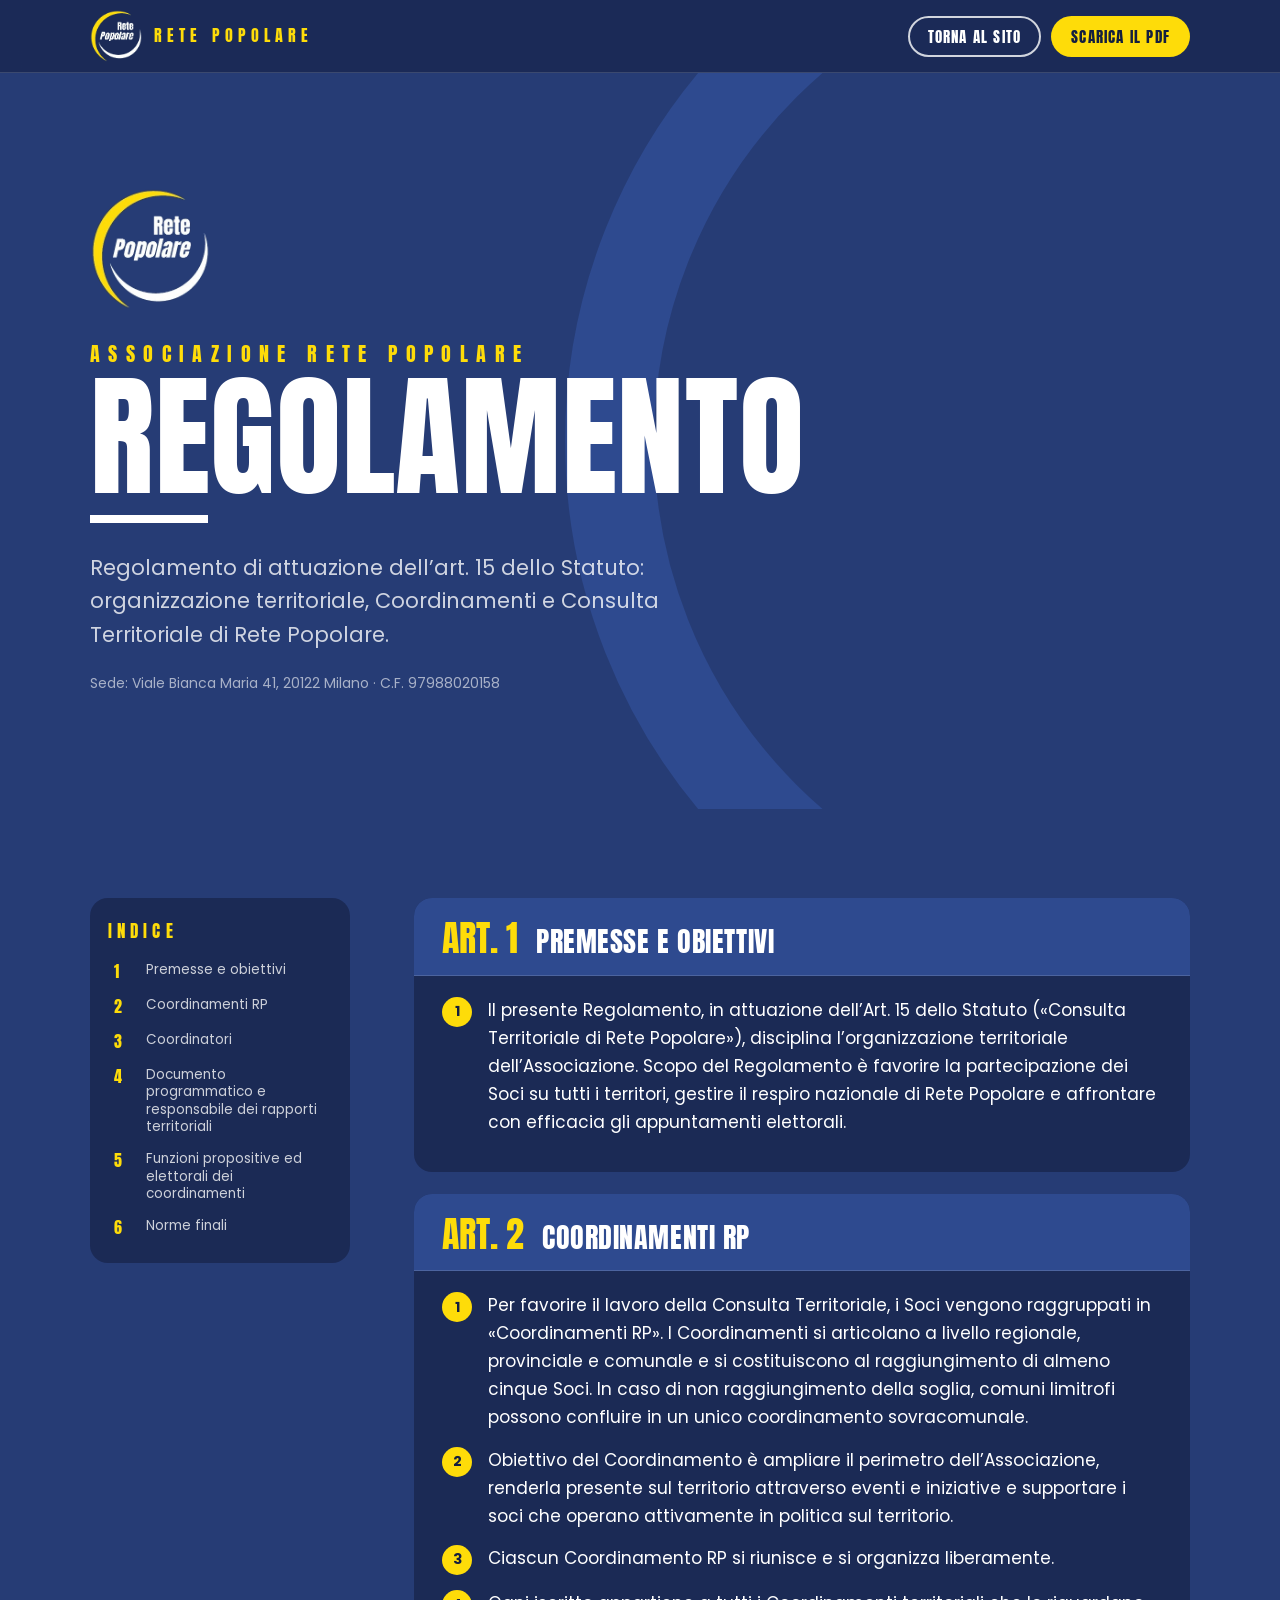
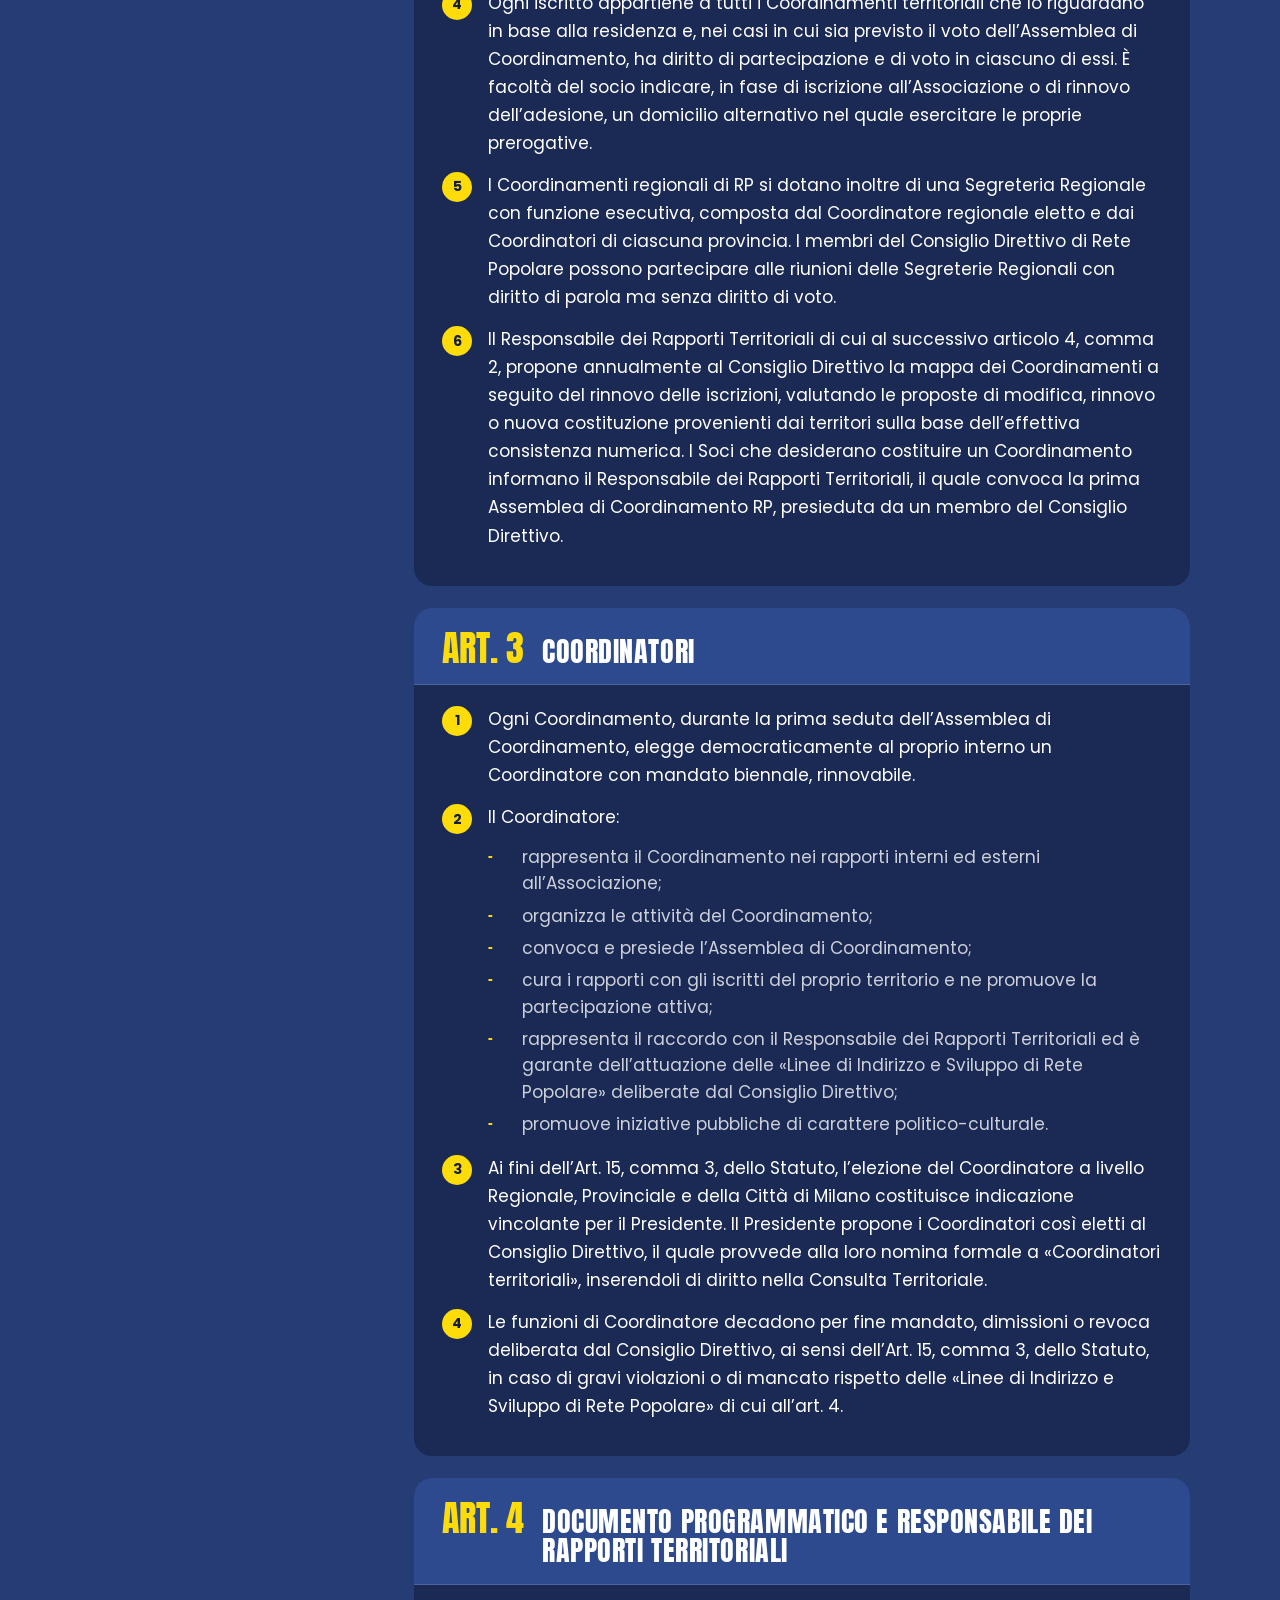
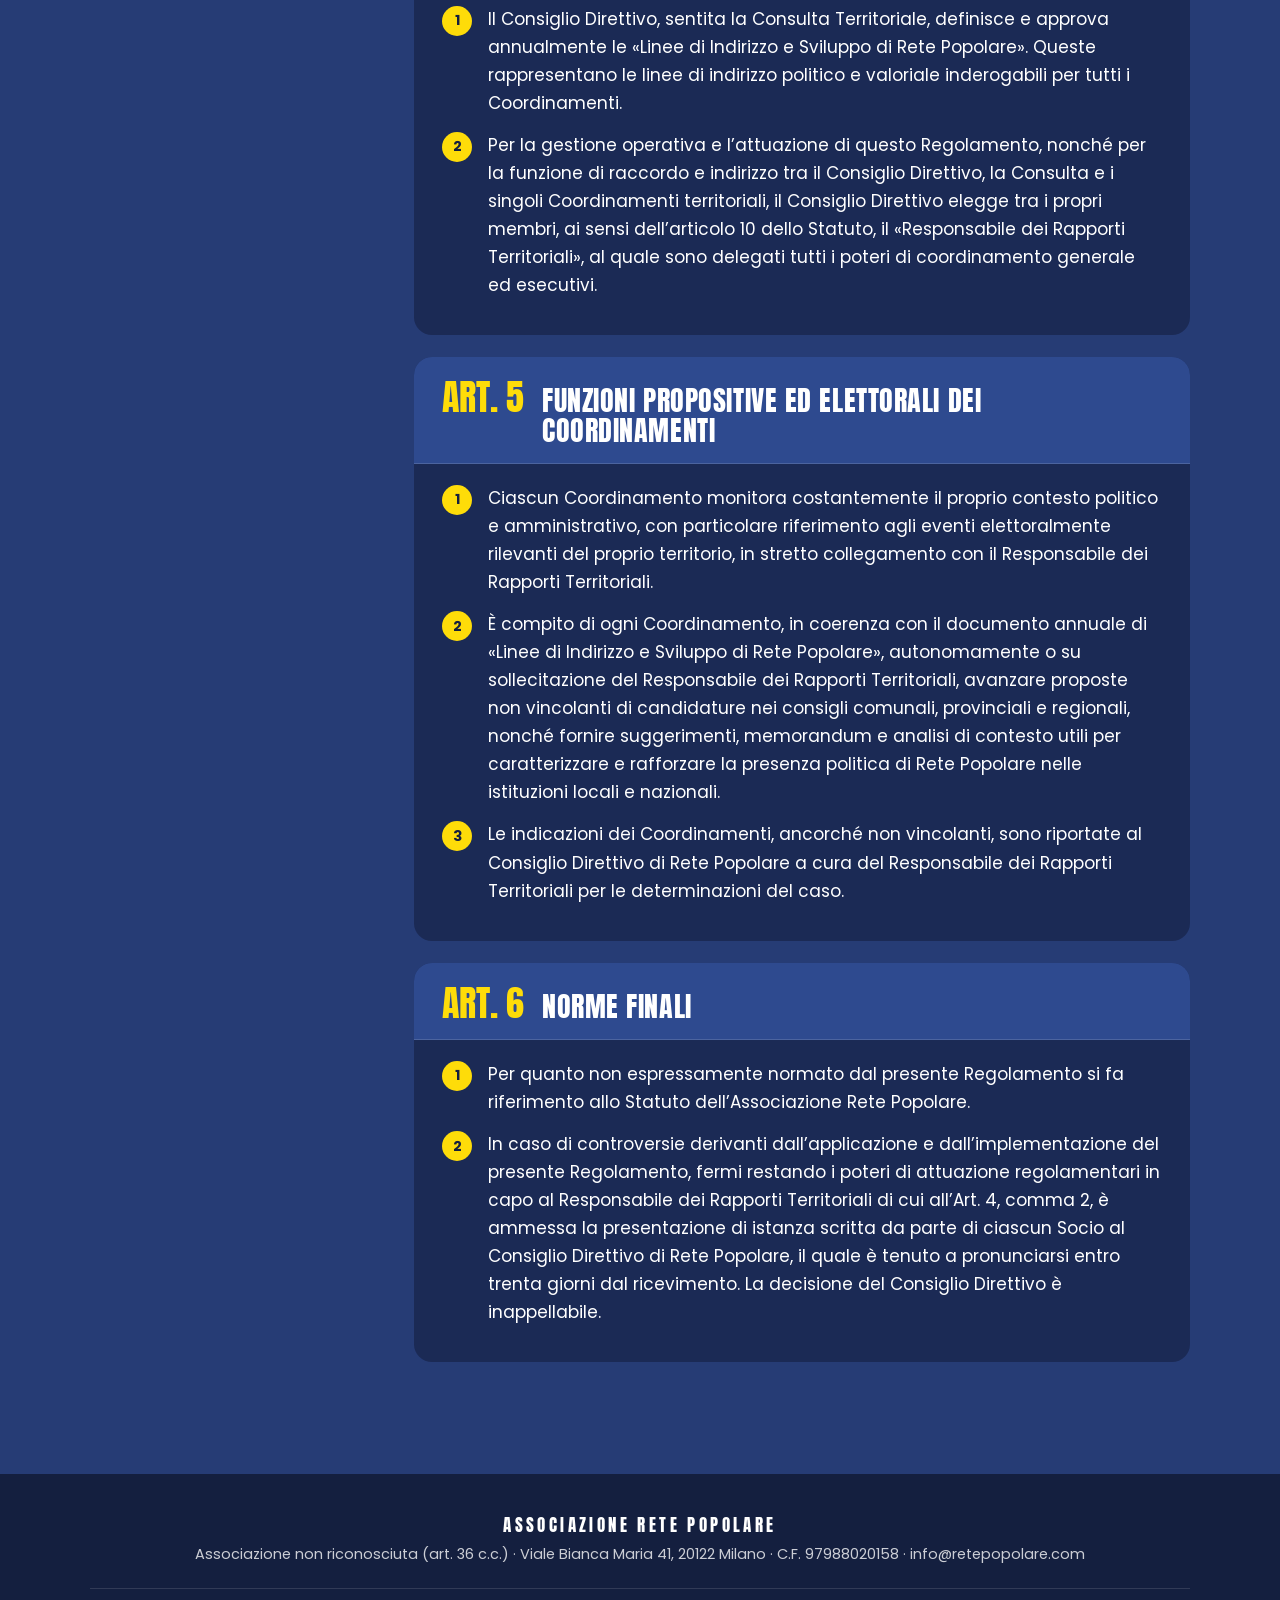
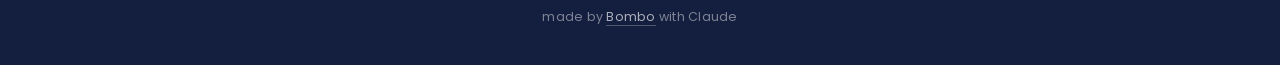
==== regolamento.html @ cf58cb5b "Regolamento dei Coordinamenti in versione grafica, come lo Statuto Co-Authored-By: Claude Opus 5.5 <" ====
<!DOCTYPE html>
<html lang="it">
<head>
<meta charset="utf-8">
<meta name="viewport" content="width=device-width, initial-scale=1">
<title>Regolamento dei Coordinamenti — Rete Popolare</title>
<meta name="description" content="Regolamento di attuazione dell'art. 15 dello Statuto di Rete Popolare: organizzazione territoriale, Coordinamenti e Consulta.">
<link rel="icon" type="image/png" href="assets/img/logo-rp.png">
<link rel="preconnect" href="https://fonts.googleapis.com">
<link rel="preconnect" href="https://fonts.gstatic.com" crossorigin>
<link rel="stylesheet" href="https://fonts.googleapis.com/css2?family=Anton&family=Poppins:ital,wght@0,400;0,500;0,600;0,700;1,400&display=swap">
<link rel="stylesheet" href="style.css">
<link rel="stylesheet" href="statuto.css">
</head>
<body class="st">
<header class="top">
  <div class="wrap top__in">
    <a class="brand" href="index.html" aria-label="Rete Popolare, torna al sito">
      <img src="assets/img/logo-rp.png" alt="" width="52" height="53">
      <span class="brand__name">Rete Popolare</span>
    </a>
    <nav class="st-nav" aria-label="Azioni">
      <a class="btn btn--ghost btn--sm" href="index.html#documenti">Torna al sito</a>
      <a class="btn btn--yellow btn--sm" href="documenti/Regolamento-Coordinamenti-Rete-Popolare.pdf">Scarica il PDF</a>
    </nav>
  </div>
</header>

<section class="st-cover">
  <div class="hero__arc" aria-hidden="true"></div>
  <div class="wrap st-cover__in">
    <img class="st-cover__logo" src="assets/img/logo-rp.png" alt="" width="180" height="182">
    <p class="eyebrow">Associazione Rete Popolare</p>
    <h1 class="display st-cover__t st-cover__t--long">Regolamento</h1>
    <span class="bar bar--white" aria-hidden="true"></span>
    <p class="st-cover__s">Regolamento di attuazione dell’art. 15 dello Statuto: organizzazione territoriale, Coordinamenti e Consulta Territoriale di Rete Popolare.</p>
    <p class="st-cover__meta">Sede: Viale Bianca Maria 41, 20122 Milano · C.F. 97988020158</p>
  </div>
</section>

<div class="wrap st-grid">
  <nav class="st-toc" aria-label="Indice degli articoli">
    <p class="st-toc__h">Indice</p>
    <ol>
<li><a href="#art-1"><b>1</b> Premesse e obiettivi</a></li>
<li><a href="#art-2"><b>2</b> Coordinamenti RP</a></li>
<li><a href="#art-3"><b>3</b> Coordinatori</a></li>
<li><a href="#art-4"><b>4</b> Documento programmatico e responsabile dei rapporti territoriali</a></li>
<li><a href="#art-5"><b>5</b> Funzioni propositive ed elettorali dei coordinamenti</a></li>
<li><a href="#art-6"><b>6</b> Norme finali</a></li>
    </ol>
  </nav>
  <main class="st-main" id="main">
<article class="art" id="art-1">
  <header class="art__h"><span class="art__n">Art. 1</span><h2>PREMESSE E OBIETTIVI</h2></header>
  <div class="art__b">
<p class="cm"><span class="cn">1</span><span>Il presente Regolamento, in attuazione dell’Art. 15 dello Statuto («Consulta Territoriale di Rete Popolare»), disciplina l’organizzazione territoriale dell’Associazione. Scopo del Regolamento è favorire la partecipazione dei Soci su tutti i territori, gestire il respiro nazionale di Rete Popolare e affrontare con efficacia gli appuntamenti elettorali.</span></p>
  </div>
</article>
<article class="art" id="art-2">
  <header class="art__h"><span class="art__n">Art. 2</span><h2>COORDINAMENTI RP</h2></header>
  <div class="art__b">
<p class="cm"><span class="cn">1</span><span>Per favorire il lavoro della Consulta Territoriale, i Soci vengono raggruppati in «Coordinamenti RP». I Coordinamenti si articolano a livello regionale, provinciale e comunale e si costituiscono al raggiungimento di almeno cinque Soci. In caso di non raggiungimento della soglia, comuni limitrofi possono confluire in un unico coordinamento sovracomunale.</span></p>
<p class="cm"><span class="cn">2</span><span>Obiettivo del Coordinamento è ampliare il perimetro dell’Associazione, renderla presente sul territorio attraverso eventi e iniziative e supportare i soci che operano attivamente in politica sul territorio.</span></p>
<p class="cm"><span class="cn">3</span><span>Ciascun Coordinamento RP si riunisce e si organizza liberamente.</span></p>
<p class="cm"><span class="cn">4</span><span>Ogni iscritto appartiene a tutti i Coordinamenti territoriali che lo riguardano in base alla residenza e, nei casi in cui sia previsto il voto dell’Assemblea di Coordinamento, ha diritto di partecipazione e di voto in ciascuno di essi. È facoltà del socio indicare, in fase di iscrizione all’Associazione o di rinnovo dell’adesione, un domicilio alternativo nel quale esercitare le proprie prerogative.</span></p>
<p class="cm"><span class="cn">5</span><span>I Coordinamenti regionali di RP si dotano inoltre di una Segreteria Regionale con funzione esecutiva, composta dal Coordinatore regionale eletto e dai Coordinatori di ciascuna provincia. I membri del Consiglio Direttivo di Rete Popolare possono partecipare alle riunioni delle Segreterie Regionali con diritto di parola ma senza diritto di voto.</span></p>
<p class="cm"><span class="cn">6</span><span>Il Responsabile dei Rapporti Territoriali di cui al successivo articolo 4, comma 2, propone annualmente al Consiglio Direttivo la mappa dei Coordinamenti a seguito del rinnovo delle iscrizioni, valutando le proposte di modifica, rinnovo o nuova costituzione provenienti dai territori sulla base dell’effettiva consistenza numerica. I Soci che desiderano costituire un Coordinamento informano il Responsabile dei Rapporti Territoriali, il quale convoca la prima Assemblea di Coordinamento RP, presieduta da un membro del Consiglio Direttivo.</span></p>
  </div>
</article>
<article class="art" id="art-3">
  <header class="art__h"><span class="art__n">Art. 3</span><h2>COORDINATORI</h2></header>
  <div class="art__b">
<p class="cm"><span class="cn">1</span><span>Ogni Coordinamento, durante la prima seduta dell’Assemblea di Coordinamento, elegge democraticamente al proprio interno un Coordinatore con mandato biennale, rinnovabile.</span></p>
<p class="cm"><span class="cn">2</span><span>Il Coordinatore:</span></p>
<ul class="lett lett--dash">
<li><span class="lt">–</span><span>rappresenta il Coordinamento nei rapporti interni ed esterni all’Associazione;</span></li>
<li><span class="lt">–</span><span>organizza le attività del Coordinamento;</span></li>
<li><span class="lt">–</span><span>convoca e presiede l’Assemblea di Coordinamento;</span></li>
<li><span class="lt">–</span><span>cura i rapporti con gli iscritti del proprio territorio e ne promuove la partecipazione attiva;</span></li>
<li><span class="lt">–</span><span>rappresenta il raccordo con il Responsabile dei Rapporti Territoriali ed è garante dell’attuazione delle «Linee di Indirizzo e Sviluppo di Rete Popolare» deliberate dal Consiglio Direttivo;</span></li>
<li><span class="lt">–</span><span>promuove iniziative pubbliche di carattere politico-culturale.</span></li>
</ul>
<p class="cm"><span class="cn">3</span><span>Ai fini dell’Art. 15, comma 3, dello Statuto, l’elezione del Coordinatore a livello Regionale, Provinciale e della Città di Milano costituisce indicazione vincolante per il Presidente. Il Presidente propone i Coordinatori così eletti al Consiglio Direttivo, il quale provvede alla loro nomina formale a «Coordinatori territoriali», inserendoli di diritto nella Consulta Territoriale.</span></p>
<p class="cm"><span class="cn">4</span><span>Le funzioni di Coordinatore decadono per fine mandato, dimissioni o revoca deliberata dal Consiglio Direttivo, ai sensi dell’Art. 15, comma 3, dello Statuto, in caso di gravi violazioni o di mancato rispetto delle «Linee di Indirizzo e Sviluppo di Rete Popolare» di cui all’art. 4.</span></p>
  </div>
</article>
<article class="art" id="art-4">
  <header class="art__h"><span class="art__n">Art. 4</span><h2>DOCUMENTO PROGRAMMATICO E RESPONSABILE DEI RAPPORTI TERRITORIALI</h2></header>
  <div class="art__b">
<p class="cm"><span class="cn">1</span><span>Il Consiglio Direttivo, sentita la Consulta Territoriale, definisce e approva annualmente le «Linee di Indirizzo e Sviluppo di Rete Popolare». Queste rappresentano le linee di indirizzo politico e valoriale inderogabili per tutti i Coordinamenti.</span></p>
<p class="cm"><span class="cn">2</span><span>Per la gestione operativa e l’attuazione di questo Regolamento, nonché per la funzione di raccordo e indirizzo tra il Consiglio Direttivo, la Consulta e i singoli Coordinamenti territoriali, il Consiglio Direttivo elegge tra i propri membri, ai sensi dell’articolo 10 dello Statuto, il «Responsabile dei Rapporti Territoriali», al quale sono delegati tutti i poteri di coordinamento generale ed esecutivi.</span></p>
  </div>
</article>
<article class="art" id="art-5">
  <header class="art__h"><span class="art__n">Art. 5</span><h2>FUNZIONI PROPOSITIVE ED ELETTORALI DEI COORDINAMENTI</h2></header>
  <div class="art__b">
<p class="cm"><span class="cn">1</span><span>Ciascun Coordinamento monitora costantemente il proprio contesto politico e amministrativo, con particolare riferimento agli eventi elettoralmente rilevanti del proprio territorio, in stretto collegamento con il Responsabile dei Rapporti Territoriali.</span></p>
<p class="cm"><span class="cn">2</span><span>È compito di ogni Coordinamento, in coerenza con il documento annuale di «Linee di Indirizzo e Sviluppo di Rete Popolare», autonomamente o su sollecitazione del Responsabile dei Rapporti Territoriali, avanzare proposte non vincolanti di candidature nei consigli comunali, provinciali e regionali, nonché fornire suggerimenti, memorandum e analisi di contesto utili per caratterizzare e rafforzare la presenza politica di Rete Popolare nelle istituzioni locali e nazionali.</span></p>
<p class="cm"><span class="cn">3</span><span>Le indicazioni dei Coordinamenti, ancorché non vincolanti, sono riportate al Consiglio Direttivo di Rete Popolare a cura del Responsabile dei Rapporti Territoriali per le determinazioni del caso.</span></p>
  </div>
</article>
<article class="art" id="art-6">
  <header class="art__h"><span class="art__n">Art. 6</span><h2>NORME FINALI</h2></header>
  <div class="art__b">
<p class="cm"><span class="cn">1</span><span>Per quanto non espressamente normato dal presente Regolamento si fa riferimento allo Statuto dell’Associazione Rete Popolare.</span></p>
<p class="cm"><span class="cn">2</span><span>In caso di controversie derivanti dall’applicazione e dall’implementazione del presente Regolamento, fermi restando i poteri di attuazione regolamentari in capo al Responsabile dei Rapporti Territoriali di cui all’Art. 4, comma 2, è ammessa la presentazione di istanza scritta da parte di ciascun Socio al Consiglio Direttivo di Rete Popolare, il quale è tenuto a pronunciarsi entro trenta giorni dal ricevimento. La decisione del Consiglio Direttivo è inappellabile.</span></p>
  </div>
</article>
  </main>
</div>

<footer class="foot st-foot">
  <div class="wrap">
    <p class="foot__name">Associazione Rete Popolare</p>
    <p>Associazione non riconosciuta (art. 36 c.c.) · Viale Bianca Maria 41, 20122 Milano · C.F. 97988020158 · info@retepopolare.com</p>
    <p class="foot__sign">made by <a href="https://www.massimilianobombonati.it/" target="_blank" rel="noopener">Bombo</a> with Claude</p>
  </div>
</footer>
</body>
</html>
---- style.css ----
/* Rete Popolare — foglio di stile
   Palette e caratteri ripresi dalle grafiche ufficiali: blu #263C75, giallo #FEDC09,
   titoli in Anton (maiuscolo condensato), testo in Poppins. */
:root{
  --navy:#263C75; --navy-2:#2E4A8F; --navy-3:#33519C; --deep:#1B2A55; --ink:#141F3F;
  --yellow:#FEDC09; --white:#fff; --soft:rgba(255,255,255,.78); --mute:rgba(255,255,255,.6);
  --line:rgba(255,255,255,.14);
  --display:'Anton', 'Impact', 'Arial Narrow', sans-serif;
  --body:'Poppins', 'Helvetica Neue', Arial, sans-serif;
  --r:18px; --wrap:1180px;
}
*{box-sizing:border-box}
html{scroll-behavior:smooth;scroll-padding-top:84px}
@media (prefers-reduced-motion:reduce){html{scroll-behavior:auto}*{transition:none!important;animation:none!important}}
body{margin:0;background:var(--navy);color:var(--white);font-family:var(--body);font-size:17px;line-height:1.6;-webkit-font-smoothing:antialiased}
img{max-width:100%;display:block}
a{color:inherit}
:focus-visible{outline:3px solid var(--yellow);outline-offset:3px}
.wrap{max-width:var(--wrap);margin:0 auto;padding-inline:clamp(18px,4vw,40px)}
.skip{position:absolute;left:-9999px;top:8px;z-index:100;background:var(--yellow);color:var(--ink);padding:8px 14px;border-radius:99px;font-weight:600}
.skip:focus{left:12px}
mark{background:none;color:var(--yellow);font-weight:600}
.y{color:var(--yellow)}
.mt,.title.mt{margin-top:clamp(56px,8vw,96px)}
.small{font-size:13px;color:var(--mute)}
.note{color:var(--soft);font-size:15px;margin-top:28px}
.note a{color:var(--yellow)}

/* ---------- tipografia ---------- */
.eyebrow{font-family:var(--display);color:var(--yellow);text-transform:uppercase;letter-spacing:.42em;font-size:clamp(14px,1.6vw,20px);margin:0 0 6px}
.display,.title{font-family:var(--display);font-weight:400;text-transform:uppercase;line-height:.98;margin:0;letter-spacing:.005em}
.display span{display:block}
.title{font-size:clamp(38px,5.2vw,64px);color:var(--yellow)}
.title--xl{font-size:clamp(44px,7vw,92px);color:var(--white)}
.title--xl.y{color:var(--yellow)}
.bar{display:block;width:118px;height:8px;background:var(--yellow);margin:18px 0 28px}
.bar--white{background:var(--white)}
.lead{font-size:clamp(18px,1.9vw,22px);line-height:1.5}
.narrow{max-width:760px}
p{margin:0 0 1em}

/* ---------- bottoni ---------- */
.btn{display:inline-flex;align-items:center;justify-content:center;gap:8px;font-family:var(--display);text-transform:uppercase;letter-spacing:.08em;font-size:18px;line-height:1;padding:16px 26px;border-radius:999px;text-decoration:none;border:2px solid transparent;cursor:pointer;transition:transform .15s, background .15s, color .15s}
.btn:hover{transform:translateY(-2px)}
.btn--yellow{background:var(--yellow);color:var(--ink)}
.btn--white{background:var(--white);color:var(--ink)}
.btn--ghost{border-color:rgba(255,255,255,.8);color:var(--white);background:transparent}
.btn--ghost:hover{background:var(--white);color:var(--ink)}
.btn--sm{font-size:15px;padding:11px 18px}
.row-btn{display:flex;flex-wrap:wrap;gap:12px;margin-top:22px}
.link{color:var(--yellow);font-weight:600;text-underline-offset:4px}
.pill{display:inline-block;background:var(--white);color:var(--ink);font-family:var(--display);text-transform:uppercase;letter-spacing:.08em;border-radius:999px;padding:7px 16px;font-size:14px;line-height:1}

/* ---------- testata ---------- */
.top{position:sticky;top:0;z-index:50;background:rgba(27,42,85,.92);backdrop-filter:blur(10px);-webkit-backdrop-filter:blur(10px);border-bottom:1px solid var(--line)}
.top__in{display:flex;align-items:center;justify-content:space-between;height:72px}
.brand{display:flex;align-items:center;gap:12px;text-decoration:none}
.brand img{width:52px;height:auto}
.brand__name{font-family:var(--display);text-transform:uppercase;letter-spacing:.32em;font-size:16px;color:var(--yellow)}
.nav{display:flex;align-items:center;gap:26px}
.nav a{text-decoration:none;font-weight:500;font-size:15px}
.nav a:not(.btn):hover{color:var(--yellow)}
.burger{display:none;background:none;border:0;width:44px;height:44px;padding:10px;cursor:pointer}
.burger span{display:block;height:3px;background:var(--white);border-radius:2px;margin:5px 0;transition:transform .2s,opacity .2s}
@media (max-width:980px){
  .burger{display:block}
  .nav{position:fixed;inset:72px 0 auto 0;background:var(--deep);flex-direction:column;align-items:stretch;gap:0;padding:8px 20px 22px;border-bottom:1px solid var(--line);transform:translateY(-130%);transition:transform .25s}
  .nav.open{transform:none}
  .nav a{padding:14px 4px;border-bottom:1px solid var(--line);font-size:17px}
  .nav .btn{margin-top:14px;border:0}
  .burger[aria-expanded="true"] span:nth-child(1){transform:translateY(8px) rotate(45deg)}
  .burger[aria-expanded="true"] span:nth-child(2){opacity:0}
  .burger[aria-expanded="true"] span:nth-child(3){transform:translateY(-8px) rotate(-45deg)}
  .brand__name{display:none}
}

/* ---------- hero ---------- */
.hero{position:relative;overflow:hidden;background:var(--navy);padding:clamp(70px,11vw,150px) 0 clamp(60px,8vw,110px)}
.hero__arc{position:absolute;width:min(1150px,130vw);aspect-ratio:1;border-radius:50%;border:clamp(46px,7vw,92px) solid var(--navy-2);right:-34%;top:50%;transform:translateY(-50%);clip-path:inset(0 50% 0 0);pointer-events:none}
.hero__in{position:relative}
.hero .display{font-size:clamp(44px,6.6vw,96px)}
.hero .eyebrow{font-size:clamp(16px,2vw,26px)}
.hero__lead{max-width:640px;font-size:clamp(17px,1.8vw,21px);color:var(--soft)}
.hero__cta{display:flex;flex-wrap:wrap;gap:14px;margin-top:30px}
.hero__stats{display:flex;flex-wrap:wrap;gap:16px 44px;margin:54px 0 0}
.hero__stats div{display:flex;flex-direction:column-reverse}
.hero__stats dt{font-size:13px;letter-spacing:.06em;text-transform:uppercase;color:var(--mute)}
.hero__stats dd{margin:0;font-family:var(--display);font-size:clamp(40px,5vw,60px);line-height:1;color:var(--yellow)}

/* ---------- sezioni ---------- */
.sec{padding:clamp(70px,9vw,120px) 0}
.sec--deep{background:var(--deep)}
.split{display:grid;grid-template-columns:repeat(2,minmax(0,1fr));gap:clamp(40px,6vw,90px);align-items:start}
.split--media{align-items:center}
@media (max-width:860px){.split{grid-template-columns:minmax(0,1fr)}}
.pillars{list-style:none;margin:0;padding:0;display:grid;gap:26px}
.pillars li{position:relative;padding-left:34px}
.pillars li::before{content:"";position:absolute;left:0;top:.45em;width:16px;height:16px;border-radius:50%;background:var(--yellow)}
.pillars h3{font-size:21px;line-height:1.3;margin:0 0 8px;font-weight:700}
.pillars p{margin:0;color:var(--soft)}

/* ---------- schede direttivo/staff ---------- */
.cards{display:grid;grid-template-columns:repeat(3,minmax(0,1fr));gap:24px;margin-top:34px;max-width:1040px}
@media (max-width:900px){.cards{grid-template-columns:repeat(2,minmax(0,1fr))}}
.card{margin:0;border-radius:var(--r);overflow:hidden;background:var(--navy);box-shadow:0 20px 40px -24px rgba(0,0,0,.6);transition:transform .2s}
.card:hover{transform:translateY(-4px)}
.card img{width:100%;height:auto;aspect-ratio:4/5;object-fit:cover}
@media (max-width:560px){.cards{grid-template-columns:repeat(2,minmax(0,1fr));gap:12px}.card{border-radius:12px}}

/* ---------- territori ---------- */
.terr{display:grid;grid-template-columns:minmax(0,1.45fr) minmax(0,1fr);gap:26px;margin-top:34px;align-items:start}
@media (max-width:900px){.terr{grid-template-columns:minmax(0,1fr)}}
.mapbox{position:relative;background:var(--deep);border-radius:var(--r);overflow:hidden;border:1px solid var(--line)}
.mapbar{display:flex;flex-wrap:wrap;justify-content:space-between;align-items:center;gap:12px;padding:12px 14px;border-bottom:1px solid var(--line)}
.seg{display:inline-flex;border:1px solid rgba(255,255,255,.35);border-radius:99px;overflow:hidden}
.seg button{font:inherit;font-family:var(--display);text-transform:uppercase;letter-spacing:.1em;font-size:14px;background:transparent;color:var(--white);border:0;padding:8px 16px;cursor:pointer}
.seg button[aria-pressed="true"]{background:var(--yellow);color:var(--ink)}
.legend{display:flex;flex-wrap:wrap;gap:6px 14px;font-size:12.5px;color:var(--soft)}
.lg{display:inline-block;width:13px;height:13px;border-radius:3px;vertical-align:-2px;margin-right:6px}
.lg--r{background:var(--yellow)} .lg--p{background:var(--white)}
.lg--c{border-radius:50%;background:var(--yellow);box-shadow:0 0 0 2px var(--deep),0 0 0 3.5px var(--white);width:10px;height:10px;vertical-align:0}
.lg--h{background:repeating-linear-gradient(45deg,var(--yellow) 0 2px,var(--navy-2) 2px 5px)}
#map{display:block;width:100%;height:auto;touch-action:manipulation}
#map .land{fill:var(--navy-2);stroke:var(--deep);stroke-width:.6}
#map .regline{fill:none;stroke:var(--deep);stroke-width:1.2;pointer-events:none}
#map .pt-bg{fill:var(--navy-2)} #map .pt-r{fill:var(--yellow)} #map .pt-p{fill:var(--white)}
#map .f{cursor:pointer;transition:filter .15s,opacity .15s}
#map .f.R{fill:var(--yellow);stroke:var(--deep);stroke-width:.8}
#map .f.P{fill:var(--white);stroke:var(--deep);stroke-width:.8}
#map .f.R.h{fill:url(#hR)} #map .f.P.h{fill:url(#hP)}
#map .f:hover,#map .f.hl{filter:brightness(1.12) drop-shadow(0 0 6px rgba(254,220,9,.55));stroke:var(--white);stroke-width:2}
#map .dot{fill:var(--yellow);stroke:var(--deep);cursor:pointer}
#map .dot.h{fill:var(--deep);stroke:var(--yellow)}
#map .dot:hover,#map .dot.hl{stroke:var(--white)}
#map .lab{font-family:var(--display);letter-spacing:.04em;fill:var(--white);paint-order:stroke;stroke:var(--deep);stroke-linejoin:round;pointer-events:none;text-transform:uppercase}
#vp{transition:transform .5s ease}
.tip{position:absolute;pointer-events:none;background:var(--white);color:var(--ink);border-radius:12px;padding:10px 12px;font-size:13.5px;line-height:1.35;max-width:240px;box-shadow:0 10px 30px rgba(0,0,0,.35);z-index:2}
.tip b{display:block;font-family:var(--display);text-transform:uppercase;letter-spacing:.04em;font-weight:400;font-size:17px}
.tip em{display:block;font-style:normal;color:#5b6587;font-size:12px;margin-top:4px}
.reg{background:var(--deep);border:1px solid var(--line);border-radius:var(--r);padding:8px 0;max-height:760px;overflow:auto}
.reg h3{font-family:var(--display);font-weight:400;text-transform:uppercase;letter-spacing:.24em;color:var(--yellow);font-size:15px;margin:16px 18px 6px}
.reg button{all:unset;box-sizing:border-box;display:grid;grid-template-columns:minmax(0,1fr) auto;align-items:center;gap:2px 10px;width:100%;padding:10px 18px;cursor:pointer;border-left:4px solid transparent}
.reg button:hover,.reg button:focus-visible,.reg button.hl{background:rgba(255,255,255,.06);border-left-color:var(--yellow)}
.reg .n{font-weight:600}
.reg .c{grid-column:1/-1;font-size:14px;color:var(--soft)}
.reg .s{font-size:11px;font-weight:600;letter-spacing:.05em;text-transform:uppercase;border-radius:99px;padding:3px 9px;border:1px solid currentColor}
.reg .s.eletto{color:var(--yellow)} .reg .s.convocata,.reg .s.costituzione{color:var(--mute)}
.callout{display:flex;flex-wrap:wrap;gap:20px 40px;align-items:center;justify-content:space-between;margin-top:30px;padding:26px 30px;border-radius:var(--r);background:var(--navy-2)}
.callout h3{margin:0 0 6px;font-size:20px}
.callout p{margin:0;color:var(--soft);max-width:720px}

/* ---------- scheda Instagram (coordinatore) ---------- */
.ig{container-type:inline-size;position:relative;aspect-ratio:4/5;width:100%;background:linear-gradient(to bottom,var(--navy) 62%,var(--ink));border-radius:14px;overflow:hidden;color:var(--white)}
.ig__logo{position:absolute;left:4.6%;top:3.2%;width:11%}
.ig__eyebrow{position:absolute;top:5.4%;left:0;right:0;text-align:center;font-family:var(--display);color:var(--yellow);letter-spacing:.42em;font-size:5.2cqw;text-transform:uppercase;padding-left:.42em}
.ig__word{position:absolute;top:10.6%;left:0;right:0;text-align:center;font-family:var(--display);text-transform:uppercase;line-height:.9;font-size:var(--wordsize,15.4cqw);letter-spacing:-.005em}
.ig__face{position:absolute;left:50%;top:33%;transform:translateX(-50%);width:46%;aspect-ratio:1;border-radius:50%;background:var(--navy-3);border:1.2cqw solid var(--yellow);display:grid;place-items:center;overflow:hidden}
.ig__face img{width:100%;height:100%;object-fit:cover}
.ig__face span{font-family:var(--display);font-size:16cqw;color:var(--white);line-height:1}
.ig__face.logo{background:transparent;border:0}
.ig__face.logo img{object-fit:contain}
.ig__name{position:absolute;left:5.8%;bottom:9%;font-family:var(--display);text-transform:uppercase;line-height:.93;font-size:11.5cqw;max-width:62%}
.ig__name b{display:block;font-weight:400;color:var(--yellow)}
.ig__name.long{font-size:9cqw}
.ig__pill{position:absolute;right:5.4%;bottom:5%;background:var(--white);color:var(--ink);font-family:var(--display);text-transform:uppercase;letter-spacing:.08em;border-radius:99px;padding:1.8cqw 3.6cqw;font-size:3.4cqw;line-height:1;max-width:46%;text-align:center}

/* ---------- modale ---------- */
.modal{position:fixed;inset:0;z-index:80;display:grid;place-items:center;padding:18px}
.modal[hidden]{display:none}
.modal__back{position:absolute;inset:0;background:rgba(10,16,34,.78);backdrop-filter:blur(4px)}
.modal__box{position:relative;background:var(--deep);border:1px solid var(--line);border-radius:22px;width:min(880px,100%);max-height:calc(100vh - 36px);overflow:auto;padding:clamp(18px,3vw,30px);box-shadow:0 40px 80px rgba(0,0,0,.5)}
.modal__x{position:absolute;right:10px;top:8px;z-index:3;width:44px;height:44px;border-radius:50%;border:0;background:var(--white);color:var(--ink);font-size:28px;line-height:1;cursor:pointer}
.sheet{display:grid;grid-template-columns:minmax(0,.95fr) minmax(0,1fr);gap:28px;align-items:center}
@media (max-width:700px){.sheet{grid-template-columns:minmax(0,1fr)}.sheet .ig{max-width:420px;margin:0 auto}}
.sheet h2{font-family:var(--display);font-weight:400;text-transform:uppercase;font-size:clamp(34px,5vw,52px);line-height:1;margin:6px 0 12px}
.sheet dl{display:grid;grid-template-columns:auto 1fr;gap:6px 16px;margin:18px 0 22px;font-size:15px}
.sheet dt{color:var(--mute)} .sheet dd{margin:0}
.sheet .ev-poster{border-radius:14px;width:100%;height:auto}

/* ---------- eventi ---------- */
.evnext{display:grid;gap:26px;margin-top:34px}
.ev{display:grid;grid-template-columns:minmax(0,320px) minmax(0,1fr);gap:clamp(20px,4vw,44px);background:var(--navy);border-radius:var(--r);padding:clamp(16px,2.6vw,26px);align-items:center}
@media (max-width:760px){.ev{grid-template-columns:minmax(0,1fr)}}
.ev__img{border-radius:12px;overflow:hidden;background:var(--ink)}
.ev__img img{width:100%;height:auto}
.when{display:flex;flex-wrap:wrap;align-items:center;gap:10px 14px;margin:0 0 14px}
.when .d{background:var(--yellow);color:var(--ink);font-family:var(--display);text-transform:uppercase;letter-spacing:.06em;border-radius:99px;padding:7px 16px;font-size:16px;line-height:1}
.when .h{font-family:var(--display);font-size:24px;letter-spacing:.04em;line-height:1}
.ev h3{font-family:var(--display);font-weight:400;text-transform:uppercase;font-size:clamp(30px,4vw,48px);line-height:1;margin:0 0 10px}
.ev .tag,.tag{display:inline-block;font-family:var(--display);text-transform:uppercase;letter-spacing:.14em;color:var(--yellow);font-size:15px;margin-bottom:6px}
.ev .where{font-weight:600;margin:12px 0 6px}
.ev ul{margin:8px 0 0;padding-left:18px;color:var(--soft);font-size:15px}
.ev ul li{margin:3px 0}
.empty{background:var(--navy);border-radius:var(--r);padding:28px;color:var(--soft)}
.evhead{display:flex;flex-wrap:wrap;align-items:flex-end;justify-content:space-between;gap:16px}
.chips{display:flex;flex-wrap:wrap;gap:8px}
.chips button{font-family:var(--display);text-transform:uppercase;letter-spacing:.1em;font-size:15px;background:transparent;color:var(--white);border:1.5px solid rgba(255,255,255,.4);border-radius:99px;padding:8px 16px;cursor:pointer}
.chips button[aria-pressed="true"]{background:var(--white);color:var(--ink);border-color:var(--white)}
.evpast{display:grid;grid-template-columns:repeat(auto-fill,minmax(230px,1fr));gap:20px;margin-top:30px}
.pc{all:unset;box-sizing:border-box;cursor:pointer;display:flex;flex-direction:column;border-radius:16px;overflow:hidden;background:var(--navy);transition:transform .2s}
.pc:hover,.pc:focus-visible{transform:translateY(-4px)}
.pc:focus-visible{outline:3px solid var(--yellow)}
.pc__img{aspect-ratio:4/5;overflow:hidden;background:var(--ink)}
.pc__img img{width:100%;height:100%;object-fit:cover;object-position:top}
.pc__body{padding:14px 16px 18px}
.pc__date{font-size:13px;color:var(--yellow);font-weight:600;text-transform:uppercase;letter-spacing:.05em}
.pc__t{font-family:var(--display);text-transform:uppercase;font-size:22px;line-height:1.05;margin-top:4px}
.pc__p{font-size:13.5px;color:var(--mute);margin-top:6px}
/* locandina generata per gli eventi senza immagine */
.gen{container-type:inline-size;width:100%;height:100%;background:linear-gradient(to bottom,var(--navy) 60%,var(--ink));position:relative;padding:9% 8%;display:flex;flex-direction:column}
.gen img{width:17%!important;height:auto!important;object-fit:contain!important}
.gen .k{font-family:var(--display);text-transform:uppercase;letter-spacing:.3em;color:var(--yellow);font-size:5.4cqw;margin-top:9%}
.gen .t{font-family:var(--display);text-transform:uppercase;line-height:.95;font-size:12.5cqw;margin-top:3%}
.gen .t b{font-weight:400;color:var(--yellow)}
.gen .d{margin-top:auto;align-self:flex-start;background:var(--yellow);color:var(--ink);font-family:var(--display);text-transform:uppercase;border-radius:99px;padding:2.2cqw 4.4cqw;font-size:5cqw;letter-spacing:.05em}

/* ---------- entra in rete ---------- */
.join{display:grid;grid-template-columns:repeat(3,minmax(0,1fr));gap:22px}
@media (max-width:860px){.join{grid-template-columns:minmax(0,1fr)}}
.join__item{display:flex;align-items:center;gap:22px;text-decoration:none;background:var(--navy);border-radius:var(--r);padding:22px;transition:transform .2s,background .2s}
.join__item:hover{transform:translateY(-4px);background:var(--navy-2)}
.join__item img{width:116px;height:116px;border-radius:14px;background:#fff;padding:6px;flex:none}
.join__item b{display:block;font-family:var(--display);font-weight:400;text-transform:uppercase;color:var(--yellow);font-size:clamp(36px,4vw,52px);line-height:1}
.join__item small{display:block;font-family:var(--display);text-transform:uppercase;letter-spacing:.1em;font-size:18px;margin-top:6px}
@media (max-width:560px){.join__item img{display:none}}

/* ---------- documenti ---------- */
.docs{display:grid;grid-template-columns:1.3fr 1fr 1fr;gap:22px}
@media (max-width:980px){.docs{grid-template-columns:minmax(0,1fr)}}
.doc{background:var(--deep);border-radius:var(--r);padding:28px;border:1px solid var(--line)}
.doc--feature{background:var(--yellow);color:var(--ink);border:0}
.doc--feature .doc__kicker{color:var(--navy)}
.doc--feature .btn--yellow{background:var(--ink);color:var(--white)}
.doc--feature .btn--ghost{border-color:var(--ink);color:var(--ink)}
.doc--feature .btn--ghost:hover{background:var(--ink);color:var(--white)}
.doc__kicker{font-family:var(--display);text-transform:uppercase;letter-spacing:.24em;color:var(--yellow);font-size:14px;margin:0 0 8px}
.doc h3{font-family:var(--display);font-weight:400;text-transform:uppercase;font-size:clamp(28px,3vw,38px);line-height:1;margin:0 0 12px}
.doc p{color:inherit;opacity:.85}
.doclist{list-style:none;margin:14px 0 0;padding:0;display:grid;gap:8px}

/* ---------- contatti ---------- */
.addr{display:grid;grid-template-columns:auto 1fr;gap:6px 18px;margin:22px 0}
.addr dt{color:var(--mute)} .addr dd{margin:0}
.addr a{color:var(--yellow)}
.form{background:var(--navy);border-radius:var(--r);padding:clamp(20px,3vw,32px)}
.f{display:grid;gap:6px;margin-bottom:16px}
.f label{font-weight:600;font-size:14px}
.f label span{color:var(--yellow)}
.f input,.f textarea{font:inherit;font-size:16px;color:var(--ink);background:var(--white);border:2px solid transparent;border-radius:12px;padding:12px 14px;width:100%}
.f input:focus,.f textarea:focus{outline:none;border-color:var(--yellow)}
.f [aria-invalid="true"]{border-color:#ff8a8a}
.hp{position:absolute;left:-9999px}
.form__out{margin-top:14px;font-size:15px}
.form__out a{color:var(--yellow)}
.social{display:flex;gap:10px;flex-wrap:wrap}
.social a{width:46px;height:46px;border-radius:50%;display:grid;place-items:center;background:var(--white);color:var(--ink);transition:background .15s,transform .15s}
.social a:hover{background:var(--yellow);transform:translateY(-2px)}
.social svg{width:22px;height:22px}

/* ---------- piè di pagina ---------- */
.foot{background:var(--ink);padding:56px 0 30px;font-size:14.5px;color:var(--soft)}
.foot__in{display:grid;grid-template-columns:1.6fr 1fr auto;gap:30px;align-items:start}
@media (max-width:860px){.foot__in{grid-template-columns:minmax(0,1fr)}}
.foot__brand{display:flex;gap:18px;align-items:flex-start}
.foot__brand img{width:88px;height:auto;flex:none}
.foot__name{font-family:var(--display);text-transform:uppercase;letter-spacing:.2em;color:var(--white);font-size:17px;margin-bottom:6px}
.foot a{color:var(--white)}
.foot__nav{display:grid;grid-template-columns:repeat(2,auto);gap:8px 26px;justify-content:start}
.foot__nav a{text-decoration:none}
.foot__nav a:hover{color:var(--yellow)}
.foot__tag{text-align:center;color:var(--yellow);font-weight:600;margin:40px 0 0;padding:0 18px}

.poster{margin:0;justify-self:center;max-width:420px;width:100%}
.poster img{border-radius:var(--r);box-shadow:0 30px 60px -30px rgba(0,0,0,.7);width:100%;height:auto}
.foot .social a{color:var(--ink)}
.join__item b{font-size:clamp(30px,2.9vw,42px)}
.join__item img{width:96px;height:96px}
.join__item{gap:18px;padding:20px}

/* ---------- aggiunte: icone nei bottoni, schede cliccabili, video ---------- */
.btn svg{width:20px;height:20px;flex:none}
.card--link{display:block;position:relative}
.card__ig{position:absolute;right:12px;top:12px;width:38px;height:38px;border-radius:50%;background:var(--white);color:var(--ink);display:grid;place-items:center;opacity:0;transform:scale(.8);transition:opacity .2s,transform .2s}
.card__ig svg{width:20px;height:20px}
.card--link:hover .card__ig,.card--link:focus-visible .card__ig{opacity:1;transform:none}
.join{grid-template-columns:repeat(2,minmax(0,1fr))}
@media (max-width:760px){.join{grid-template-columns:minmax(0,1fr)}}
.vids{display:grid;grid-template-columns:repeat(3,minmax(0,1fr));gap:22px;margin-top:30px}
@media (max-width:900px){.vids{grid-template-columns:repeat(2,minmax(0,1fr))}}
@media (max-width:560px){.vids{grid-template-columns:minmax(0,1fr)}}
.vid{display:flex;flex-direction:column;text-decoration:none;background:var(--deep);border-radius:16px;overflow:hidden;transition:transform .2s}
.vid:hover{transform:translateY(-4px)}
.vid__img{position:relative;aspect-ratio:16/9;background:var(--navy-2) url(assets/img/logo-rp.png) center/22% no-repeat;display:block}
.vid__img img{width:100%;height:100%;object-fit:cover;position:relative}
.vid__play{position:absolute;left:50%;top:50%;width:56px;height:56px;margin:-28px 0 0 -28px;border-radius:50%;background:var(--yellow)}
.vid__play::after{content:"";position:absolute;left:22px;top:17px;border-left:17px solid var(--ink);border-top:11px solid transparent;border-bottom:11px solid transparent}
.vid__d{font-size:13px;color:var(--yellow);font-weight:600;text-transform:uppercase;letter-spacing:.05em;padding:14px 16px 0}
.vid__t{font-family:var(--display);text-transform:uppercase;font-size:21px;line-height:1.08;padding:4px 16px 18px}
.more{text-align:center;margin-top:26px}
.hero__cta .btn--ghost{gap:10px}
[hidden]{display:none!important}
.join__item{background:var(--deep)}
.join__item:hover{background:var(--navy-2)}

/* Foto: fasce a tutta larghezza e foto di Entra in Rete */
.band{position:relative;margin:0;height:clamp(240px,46vw,560px);overflow:hidden;background:var(--deep)}
.band img{width:100%;height:100%;object-fit:cover;display:block}
.band::after{content:"";position:absolute;inset:0;background:linear-gradient(180deg,rgba(20,31,63,.10) 40%,rgba(20,31,63,.65))}
.band figcaption{position:absolute;left:clamp(20px,5vw,64px);bottom:clamp(18px,3vw,36px);z-index:1}
.entra{display:grid;grid-template-columns:minmax(0,.9fr) minmax(0,1.1fr);gap:clamp(24px,4vw,48px);align-items:center;margin-top:30px}
.entra .join{margin-top:0}
.entra__foto{margin:0;border-radius:18px;overflow:hidden;aspect-ratio:4/3;background:var(--navy-2)}
.entra__foto img{width:100%;height:100%;object-fit:cover;display:block}
@media (max-width:860px){.entra{grid-template-columns:minmax(0,1fr)}}
.entra .join{gap:16px}
.entra .join__item{gap:14px;padding:18px}
.entra .join__item img{width:72px;height:72px;padding:4px;border-radius:10px}
.entra .join__item b{font-size:clamp(24px,2.1vw,32px)}
.entra .join__item small{font-size:14px}
@media (max-width:860px){.entra .join__item b{font-size:34px}.entra .join__item img{width:96px;height:96px}}

/* Il nostro giudizio */
.testi{display:grid;grid-template-columns:repeat(3,minmax(0,1fr));gap:22px;margin-top:34px}
.tx{display:flex;flex-direction:column;gap:12px;text-decoration:none;color:var(--white);background:var(--deep);border-radius:var(--r);padding:24px;border-top:4px solid var(--yellow);transition:transform .2s,background .2s}
.tx:hover{transform:translateY(-4px);background:var(--navy-2)}
.tx__top{display:flex;justify-content:space-between;align-items:center;gap:10px}
.tx__d{font-family:var(--display);text-transform:uppercase;letter-spacing:.08em;font-size:14px;color:var(--mute)}
.tx__t{font-family:var(--display);text-transform:uppercase;font-size:clamp(22px,2vw,27px);line-height:1.08}
.tx__by{color:var(--yellow);font-weight:600;font-size:14px}
.tx__s{color:var(--soft);font-size:15px;line-height:1.5}
.tx__cta{margin-top:auto;font-family:var(--display);text-transform:uppercase;letter-spacing:.06em;font-size:15px;color:var(--yellow)}
@media (max-width:980px){.testi{grid-template-columns:repeat(2,minmax(0,1fr))}}
@media (max-width:620px){.testi{grid-template-columns:minmax(0,1fr)}}
.tx .tag{background:var(--yellow);color:var(--ink);border-radius:99px;padding:6px 12px;font-size:13px;letter-spacing:.08em;margin:0;line-height:1}
.entra__foto{aspect-ratio:auto;height:100%;min-height:320px}
.nav a{white-space:nowrap}
@media (min-width:981px) and (max-width:1280px){.nav{gap:18px}.nav a{font-size:14px}}

/* In evidenza */
.spot{background:var(--yellow);color:var(--ink);padding:clamp(48px,6vw,80px) 0}
.spot__in{display:grid;grid-template-columns:minmax(0,1.3fr) minmax(0,.7fr);gap:clamp(28px,5vw,64px);align-items:center}
.spot__pill{display:inline-block;background:var(--navy);color:var(--yellow);font-family:var(--display);text-transform:uppercase;letter-spacing:.1em;border-radius:99px;padding:8px 18px;font-size:15px;line-height:1}
.spot__t{font-family:var(--display);font-weight:400;text-transform:uppercase;color:var(--navy);font-size:clamp(56px,8vw,112px);line-height:.92;margin:18px 0 16px}
.spot__p{font-size:clamp(17px,1.7vw,20px);font-weight:500;max-width:600px;margin:0 0 24px}
.btn--navy{background:var(--navy);color:var(--yellow);border-color:var(--navy)}
.btn--navy:hover{background:var(--ink);border-color:var(--ink)}
.btn--line-navy{background:transparent;color:var(--navy);border:2px solid var(--navy)}
.btn--line-navy:hover{background:var(--navy);color:var(--yellow)}
.spot__img{display:block;border-radius:18px;overflow:hidden;box-shadow:0 18px 40px rgba(20,31,63,.25);transform:rotate(2deg);transition:transform .2s;max-width:380px;justify-self:end}
.spot__img:hover{transform:rotate(0)}
.spot__img img{display:block;width:100%;height:auto}
@media (max-width:860px){.spot__in{grid-template-columns:minmax(0,1fr)}.spot__img{justify-self:start;max-width:300px}}
.spot__t{text-wrap:balance}
@media (max-width:860px){.spot__img{display:none}}

/* Firma in fondo al piè di pagina */
.foot__sign{margin:34px 0 0;padding-top:18px;border-top:1px solid rgba(255,255,255,.12);text-align:center;font-size:12.5px;letter-spacing:.02em;color:rgba(255,255,255,.45)}
.foot__sign a{color:rgba(255,255,255,.65);text-decoration:none;border-bottom:1px solid rgba(255,255,255,.25)}
.foot__sign a:hover{color:var(--yellow);border-color:var(--yellow)}
---- statuto.css ----
/* Statuto — versione grafica nello stile del sito (schermo) e del PDF (stampa) */
.st-nav{display:flex;gap:10px}
.st-cover{position:relative;overflow:hidden;background:var(--navy);padding:clamp(56px,9vw,120px) 0 clamp(56px,8vw,100px)}
.st-cover__in{position:relative}
.st-cover__logo{width:120px;height:auto;margin-bottom:28px}
.st-cover__t{font-size:clamp(84px,16vw,210px);line-height:.9}
.st-cover__s{max-width:640px;font-size:clamp(17px,1.9vw,21px);color:var(--soft)}
.st-cover__meta{font-size:14px;color:var(--mute)}
.st-grid{display:grid;grid-template-columns:260px minmax(0,1fr);gap:clamp(30px,5vw,70px);padding-block:clamp(50px,7vw,90px)}
@media (max-width:900px){.st-grid{grid-template-columns:minmax(0,1fr)}.st-toc{position:static!important}}
.st-toc{position:sticky;top:96px;align-self:start;max-height:calc(100vh - 120px);overflow:auto;background:var(--deep);border-radius:var(--r);padding:20px 18px}
.st-toc__h{font-family:var(--display);text-transform:uppercase;letter-spacing:.3em;color:var(--yellow);margin:0 0 10px}
.st-toc ol{list-style:none;margin:0;padding:0;display:grid;gap:2px}
.st-toc a{display:flex;gap:10px;text-decoration:none;font-size:13.5px;line-height:1.3;padding:6px 6px;border-radius:8px;color:var(--soft)}
.st-toc a:hover{background:rgba(255,255,255,.07);color:var(--white)}
.st-toc b{font-family:var(--display);font-weight:400;color:var(--yellow);min-width:22px;font-size:16px}
.art{background:var(--deep);border-radius:var(--r);margin-bottom:22px;overflow:hidden;scroll-margin-top:90px}
.art__h{display:flex;align-items:baseline;gap:18px;padding:22px 28px 18px;border-bottom:1px solid var(--line);background:var(--navy-2)}
.art__n{font-family:var(--display);text-transform:uppercase;color:var(--yellow);font-size:clamp(28px,3vw,36px);line-height:1;white-space:nowrap}
.art__h h2{font-family:var(--display);font-weight:400;text-transform:uppercase;font-size:clamp(20px,2.3vw,28px);line-height:1.05;margin:0;letter-spacing:.02em}
.art__b{padding:20px 28px 22px}
.cm{display:grid;grid-template-columns:34px minmax(0,1fr);gap:12px;margin:0 0 14px;line-height:1.65}
.cn{display:grid;place-items:center;width:30px;height:30px;border-radius:50%;background:var(--yellow);color:var(--ink);font-weight:700;font-size:14px;margin-top:1px}
.cm--cont .cn{background:none}
.lett{list-style:none;margin:-4px 0 16px 46px;padding:0;display:grid;gap:6px}
.lett li{display:grid;grid-template-columns:28px minmax(0,1fr);gap:6px;line-height:1.55;color:var(--soft)}
.lt{font-family:var(--display);color:var(--yellow);font-size:17px}
.st-foot{padding:34px 0;text-align:center}
.st-foot p{margin:4px 0}

/* ---------- stampa / PDF ---------- */
@page{size:A4;margin:16mm 16mm 18mm}
@page :first{margin:0}
@media print{
  html,body{background:#fff!important;color:var(--ink)}
  body{font-size:10.4pt;line-height:1.5}
  .top,.st-toc,.st-foot,.st-nav{display:none!important}
  .st-cover{height:297mm;width:210mm;padding:0;display:flex;align-items:center;-webkit-print-color-adjust:exact;print-color-adjust:exact;break-after:page;background:var(--navy)}
  .st-cover .hero__arc{display:none}
  .st-cover__logo{width:46mm}
  .st-cover__in{padding:0 22mm;color:#fff}
  .st-cover__t{font-size:150pt}
  .st-cover__s{color:rgba(255,255,255,.85);font-size:13pt}
  .st-cover__meta{color:rgba(255,255,255,.65);font-size:10pt}
  .st-grid{display:block;padding:0;max-width:none}
  .art{background:#fff;border:0;border-radius:0;margin:0 0 7mm;overflow:visible;break-inside:auto}
  .art__h{background:var(--navy);color:#fff;-webkit-print-color-adjust:exact;print-color-adjust:exact;border-radius:3mm;padding:3.2mm 5mm;break-after:avoid;border:0}
  .art__n{font-size:20pt} .art__h h2{font-size:14pt}
  .art__b{padding:4mm 1mm 0}
  .cm{grid-template-columns:8mm minmax(0,1fr);gap:3mm;margin-bottom:2.6mm;break-inside:avoid;color:var(--ink)}
  .cn{width:6.4mm;height:6.4mm;font-size:8.5pt;-webkit-print-color-adjust:exact;print-color-adjust:exact}
  .lett{margin:-1mm 0 3mm 11mm;gap:1.2mm}
  .lett li{color:var(--ink);break-inside:avoid}
  .lt{color:var(--navy);font-size:11pt}
}
.st-foot .foot__sign{margin-top:22px}
.st-cover__t--long{font-size:clamp(58px,10.5vw,150px)}
.lett--dash .lt{font-size:15px}
@media print{.st-cover__t--long{font-size:96pt}}
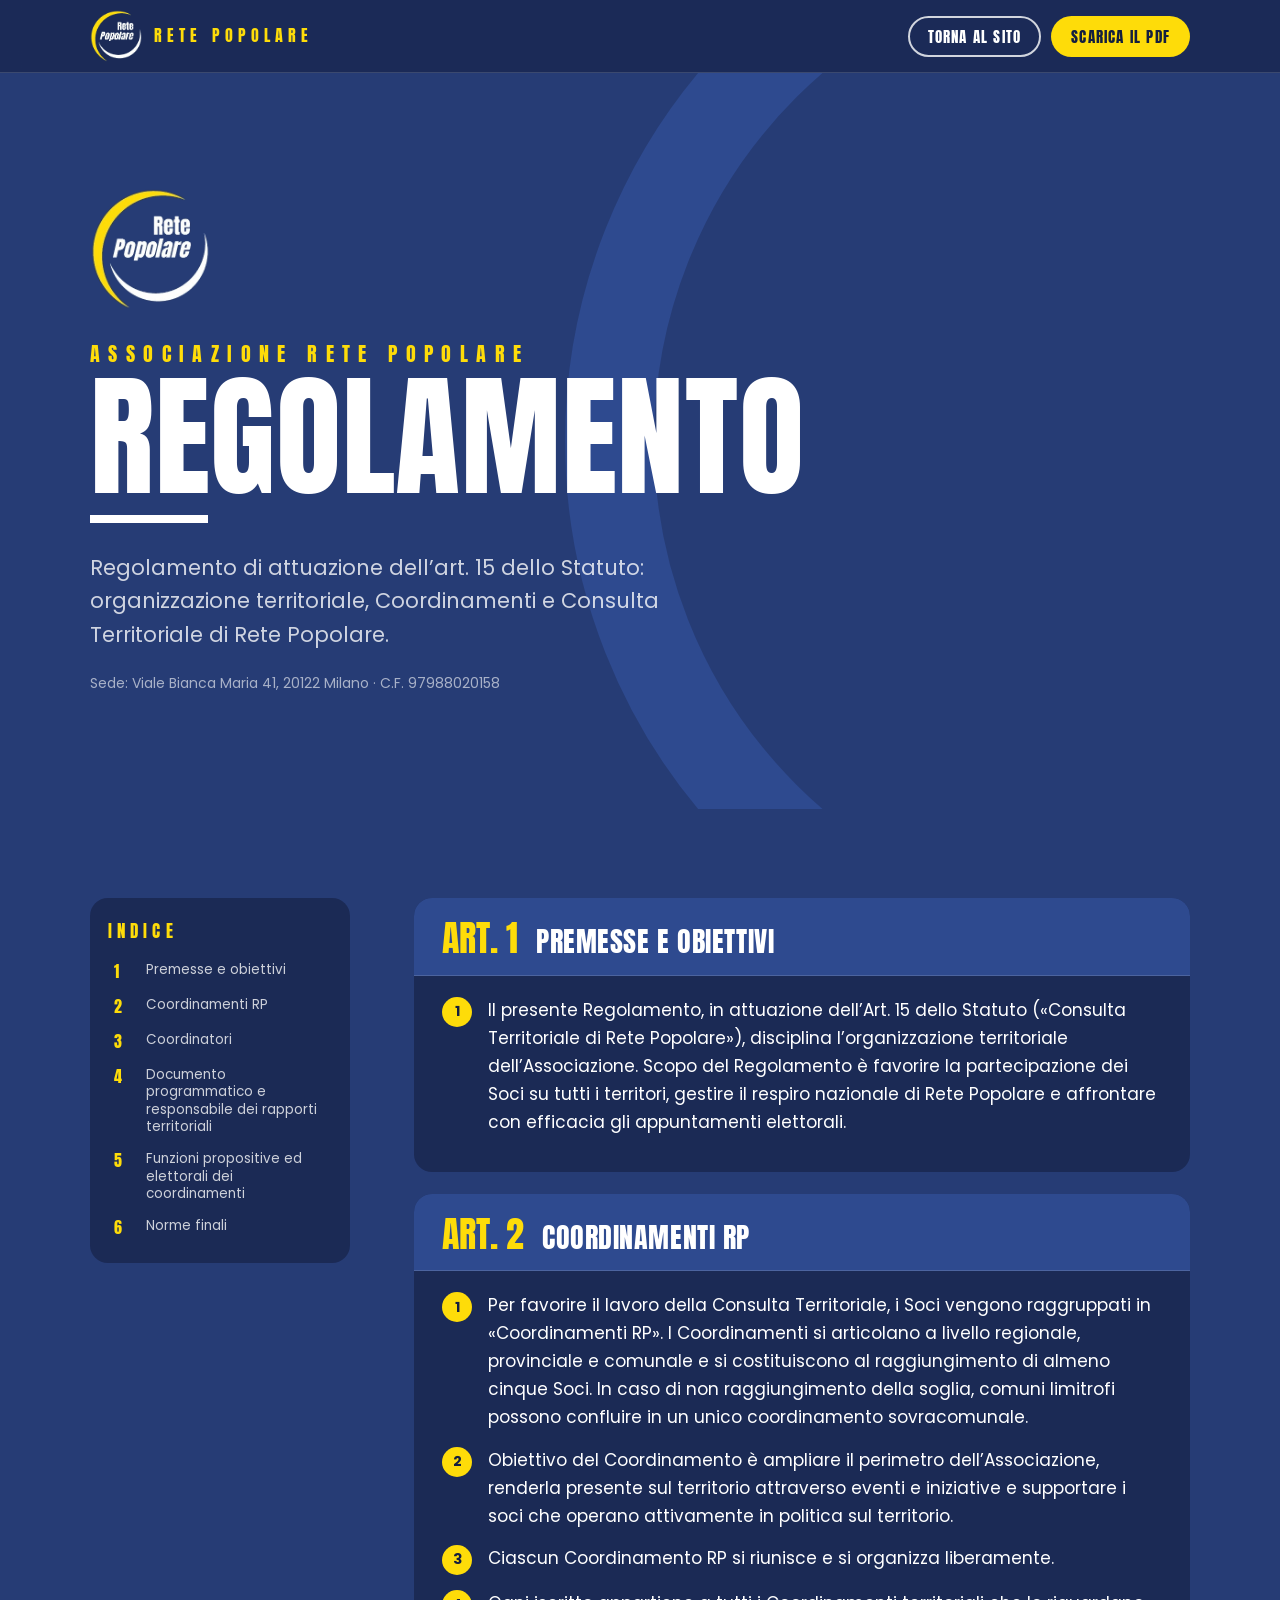
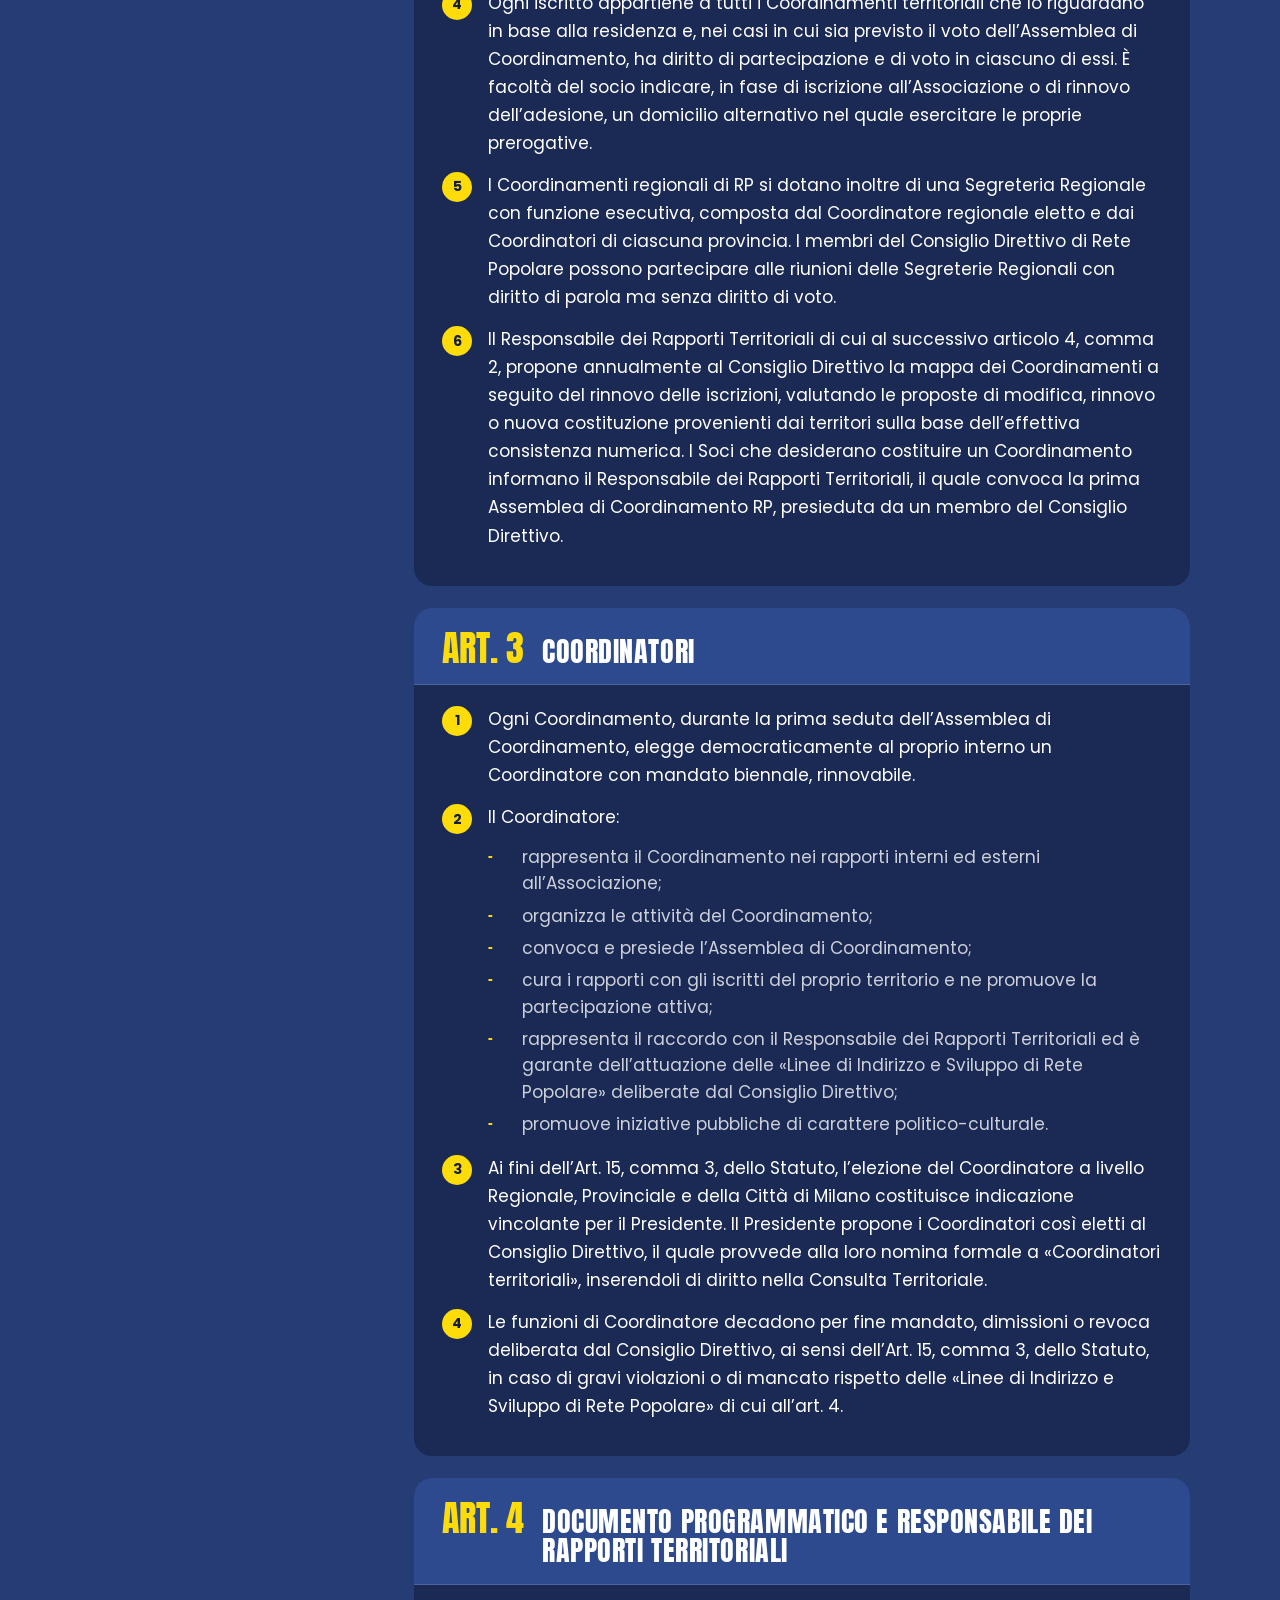
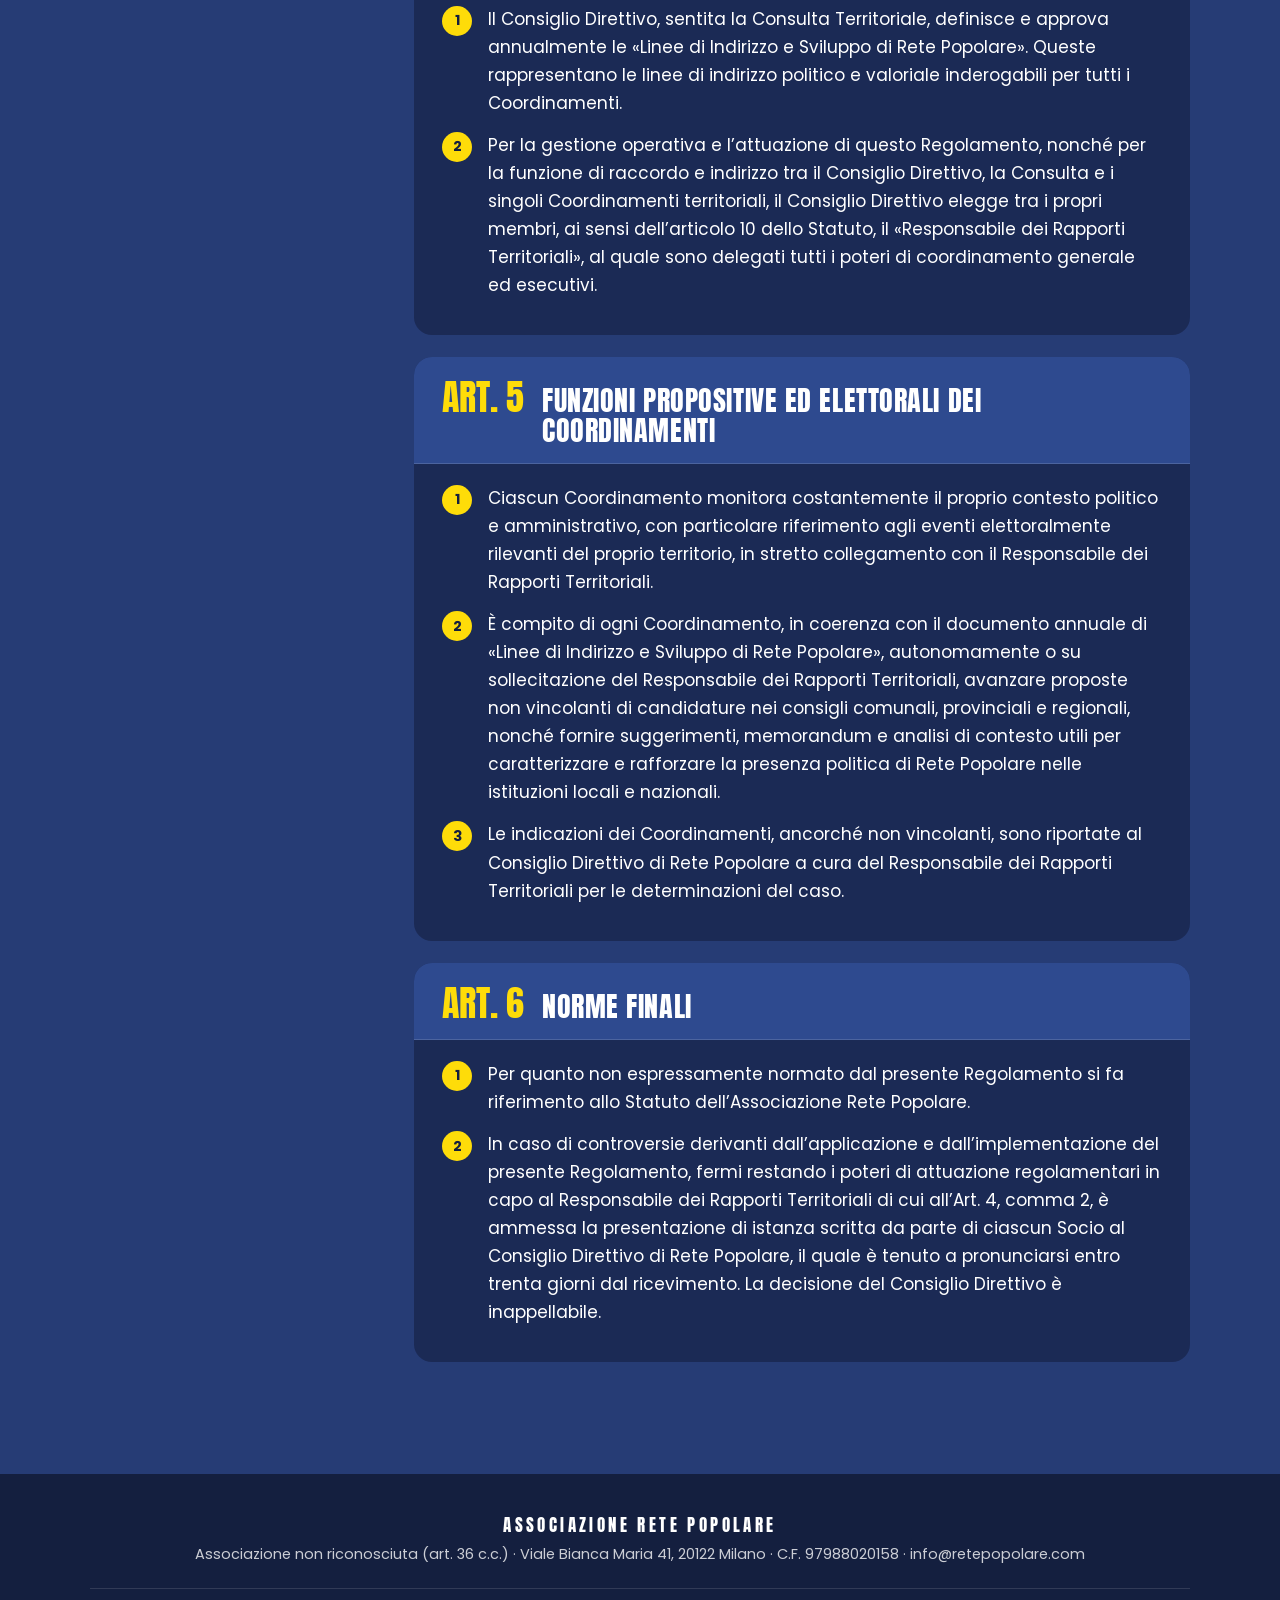
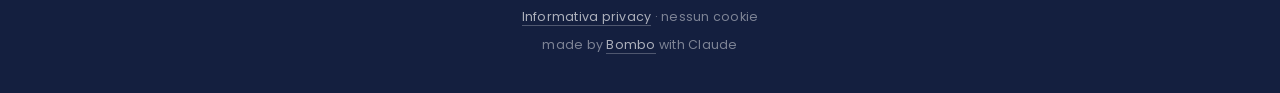
==== commit c30d6c22: "Statistiche anonime (GoatCounter), informativa privacy, caratteri ospitati sul sito Co-Authored-By: " ====
--- a/regolamento.html
+++ b/regolamento.html
@@ -6,11 +6,10 @@
 <title>Regolamento dei Coordinamenti — Rete Popolare</title>
 <meta name="description" content="Regolamento di attuazione dell'art. 15 dello Statuto di Rete Popolare: organizzazione territoriale, Coordinamenti e Consulta.">
 <link rel="icon" type="image/png" href="assets/img/logo-rp.png">
-<link rel="preconnect" href="https://fonts.googleapis.com">
-<link rel="preconnect" href="https://fonts.gstatic.com" crossorigin>
-<link rel="stylesheet" href="https://fonts.googleapis.com/css2?family=Anton&family=Poppins:ital,wght@0,400;0,500;0,600;0,700;1,400&display=swap">
+<link rel="stylesheet" href="assets/fonts/fonts.css">
 <link rel="stylesheet" href="style.css">
 <link rel="stylesheet" href="statuto.css">
+<script data-goatcounter="https://retepopolare.goatcounter.com/count" async src="https://gc.zgo.at/count.js"></script>
 </head>
 <body class="st">
 <header class="top">
@@ -114,7 +113,7 @@
   <div class="wrap">
     <p class="foot__name">Associazione Rete Popolare</p>
     <p>Associazione non riconosciuta (art. 36 c.c.) · Viale Bianca Maria 41, 20122 Milano · C.F. 97988020158 · info@retepopolare.com</p>
-    <p class="foot__sign">made by <a href="https://www.massimilianobombonati.it/" target="_blank" rel="noopener">Bombo</a> with Claude</p>
+    <p class="foot__sign"><span class="foot__priv"><a href="privacy.html">Informativa privacy</a> · nessun cookie</span><br>made by <a href="https://www.massimilianobombonati.it/" target="_blank" rel="noopener">Bombo</a> with Claude</p>
   </div>
 </footer>
 </body>
--- a/assets/fonts/fonts.css
+++ b/assets/fonts/fonts.css
@@ -0,0 +1,109 @@
+/* Caratteri ospitati sul sito (Fontsource, licenza SIL OFL): nessuna richiesta a server esterni. */
+/* anton-latin-ext-400-normal */
+@font-face {
+  font-family: 'Anton';
+  font-style: normal;
+  font-display: swap;
+  font-weight: 400;
+  src: url(anton-latin-ext-400-normal.woff2) format('woff2');
+  unicode-range: U+0100-02BA,U+02BD-02C5,U+02C7-02CC,U+02CE-02D7,U+02DD-02FF,U+0304,U+0308,U+0329,U+1D00-1DBF,U+1E00-1E9F,U+1EF2-1EFF,U+2020,U+20A0-20AB,U+20AD-20C0,U+2113,U+2C60-2C7F,U+A720-A7FF;
+}
+/* anton-latin-400-normal */
+@font-face {
+  font-family: 'Anton';
+  font-style: normal;
+  font-display: swap;
+  font-weight: 400;
+  src: url(anton-latin-400-normal.woff2) format('woff2');
+  unicode-range: U+0000-00FF,U+0131,U+0152-0153,U+02BB-02BC,U+02C6,U+02DA,U+02DC,U+0304,U+0308,U+0329,U+2000-206F,U+20AC,U+2122,U+2191,U+2193,U+2212,U+2215,U+FEFF,U+FFFD;
+}
+/* poppins-latin-ext-400-normal */
+@font-face {
+  font-family: 'Poppins';
+  font-style: normal;
+  font-display: swap;
+  font-weight: 400;
+  src: url(poppins-latin-ext-400-normal.woff2) format('woff2');
+  unicode-range: U+0100-02BA,U+02BD-02C5,U+02C7-02CC,U+02CE-02D7,U+02DD-02FF,U+0304,U+0308,U+0329,U+1D00-1DBF,U+1E00-1E9F,U+1EF2-1EFF,U+2020,U+20A0-20AB,U+20AD-20C0,U+2113,U+2C60-2C7F,U+A720-A7FF;
+}
+/* poppins-latin-400-normal */
+@font-face {
+  font-family: 'Poppins';
+  font-style: normal;
+  font-display: swap;
+  font-weight: 400;
+  src: url(poppins-latin-400-normal.woff2) format('woff2');
+  unicode-range: U+0000-00FF,U+0131,U+0152-0153,U+02BB-02BC,U+02C6,U+02DA,U+02DC,U+0304,U+0308,U+0329,U+2000-206F,U+20AC,U+2122,U+2191,U+2193,U+2212,U+2215,U+FEFF,U+FFFD;
+}
+/* poppins-latin-ext-500-normal */
+@font-face {
+  font-family: 'Poppins';
+  font-style: normal;
+  font-display: swap;
+  font-weight: 500;
+  src: url(poppins-latin-ext-500-normal.woff2) format('woff2');
+  unicode-range: U+0100-02BA,U+02BD-02C5,U+02C7-02CC,U+02CE-02D7,U+02DD-02FF,U+0304,U+0308,U+0329,U+1D00-1DBF,U+1E00-1E9F,U+1EF2-1EFF,U+2020,U+20A0-20AB,U+20AD-20C0,U+2113,U+2C60-2C7F,U+A720-A7FF;
+}
+/* poppins-latin-500-normal */
+@font-face {
+  font-family: 'Poppins';
+  font-style: normal;
+  font-display: swap;
+  font-weight: 500;
+  src: url(poppins-latin-500-normal.woff2) format('woff2');
+  unicode-range: U+0000-00FF,U+0131,U+0152-0153,U+02BB-02BC,U+02C6,U+02DA,U+02DC,U+0304,U+0308,U+0329,U+2000-206F,U+20AC,U+2122,U+2191,U+2193,U+2212,U+2215,U+FEFF,U+FFFD;
+}
+/* poppins-latin-ext-600-normal */
+@font-face {
+  font-family: 'Poppins';
+  font-style: normal;
+  font-display: swap;
+  font-weight: 600;
+  src: url(poppins-latin-ext-600-normal.woff2) format('woff2');
+  unicode-range: U+0100-02BA,U+02BD-02C5,U+02C7-02CC,U+02CE-02D7,U+02DD-02FF,U+0304,U+0308,U+0329,U+1D00-1DBF,U+1E00-1E9F,U+1EF2-1EFF,U+2020,U+20A0-20AB,U+20AD-20C0,U+2113,U+2C60-2C7F,U+A720-A7FF;
+}
+/* poppins-latin-600-normal */
+@font-face {
+  font-family: 'Poppins';
+  font-style: normal;
+  font-display: swap;
+  font-weight: 600;
+  src: url(poppins-latin-600-normal.woff2) format('woff2');
+  unicode-range: U+0000-00FF,U+0131,U+0152-0153,U+02BB-02BC,U+02C6,U+02DA,U+02DC,U+0304,U+0308,U+0329,U+2000-206F,U+20AC,U+2122,U+2191,U+2193,U+2212,U+2215,U+FEFF,U+FFFD;
+}
+/* poppins-latin-ext-700-normal */
+@font-face {
+  font-family: 'Poppins';
+  font-style: normal;
+  font-display: swap;
+  font-weight: 700;
+  src: url(poppins-latin-ext-700-normal.woff2) format('woff2');
+  unicode-range: U+0100-02BA,U+02BD-02C5,U+02C7-02CC,U+02CE-02D7,U+02DD-02FF,U+0304,U+0308,U+0329,U+1D00-1DBF,U+1E00-1E9F,U+1EF2-1EFF,U+2020,U+20A0-20AB,U+20AD-20C0,U+2113,U+2C60-2C7F,U+A720-A7FF;
+}
+/* poppins-latin-700-normal */
+@font-face {
+  font-family: 'Poppins';
+  font-style: normal;
+  font-display: swap;
+  font-weight: 700;
+  src: url(poppins-latin-700-normal.woff2) format('woff2');
+  unicode-range: U+0000-00FF,U+0131,U+0152-0153,U+02BB-02BC,U+02C6,U+02DA,U+02DC,U+0304,U+0308,U+0329,U+2000-206F,U+20AC,U+2122,U+2191,U+2193,U+2212,U+2215,U+FEFF,U+FFFD;
+}
+/* poppins-latin-ext-400-italic */
+@font-face {
+  font-family: 'Poppins';
+  font-style: italic;
+  font-display: swap;
+  font-weight: 400;
+  src: url(poppins-latin-ext-400-italic.woff2) format('woff2');
+  unicode-range: U+0100-02BA,U+02BD-02C5,U+02C7-02CC,U+02CE-02D7,U+02DD-02FF,U+0304,U+0308,U+0329,U+1D00-1DBF,U+1E00-1E9F,U+1EF2-1EFF,U+2020,U+20A0-20AB,U+20AD-20C0,U+2113,U+2C60-2C7F,U+A720-A7FF;
+}
+/* poppins-latin-400-italic */
+@font-face {
+  font-family: 'Poppins';
+  font-style: italic;
+  font-display: swap;
+  font-weight: 400;
+  src: url(poppins-latin-400-italic.woff2) format('woff2');
+  unicode-range: U+0000-00FF,U+0131,U+0152-0153,U+02BB-02BC,U+02C6,U+02DA,U+02DC,U+0304,U+0308,U+0329,U+2000-206F,U+20AC,U+2122,U+2191,U+2193,U+2212,U+2215,U+FEFF,U+FFFD;
+}
--- a/style.css
+++ b/style.css
@@ -357,3 +357,4 @@
 .foot__sign{margin:34px 0 0;padding-top:18px;border-top:1px solid rgba(255,255,255,.12);text-align:center;font-size:12.5px;letter-spacing:.02em;color:rgba(255,255,255,.45)}
 .foot__sign a{color:rgba(255,255,255,.65);text-decoration:none;border-bottom:1px solid rgba(255,255,255,.25)}
 .foot__sign a:hover{color:var(--yellow);border-color:var(--yellow)}
+.foot__priv{display:inline-block;margin-bottom:8px}
